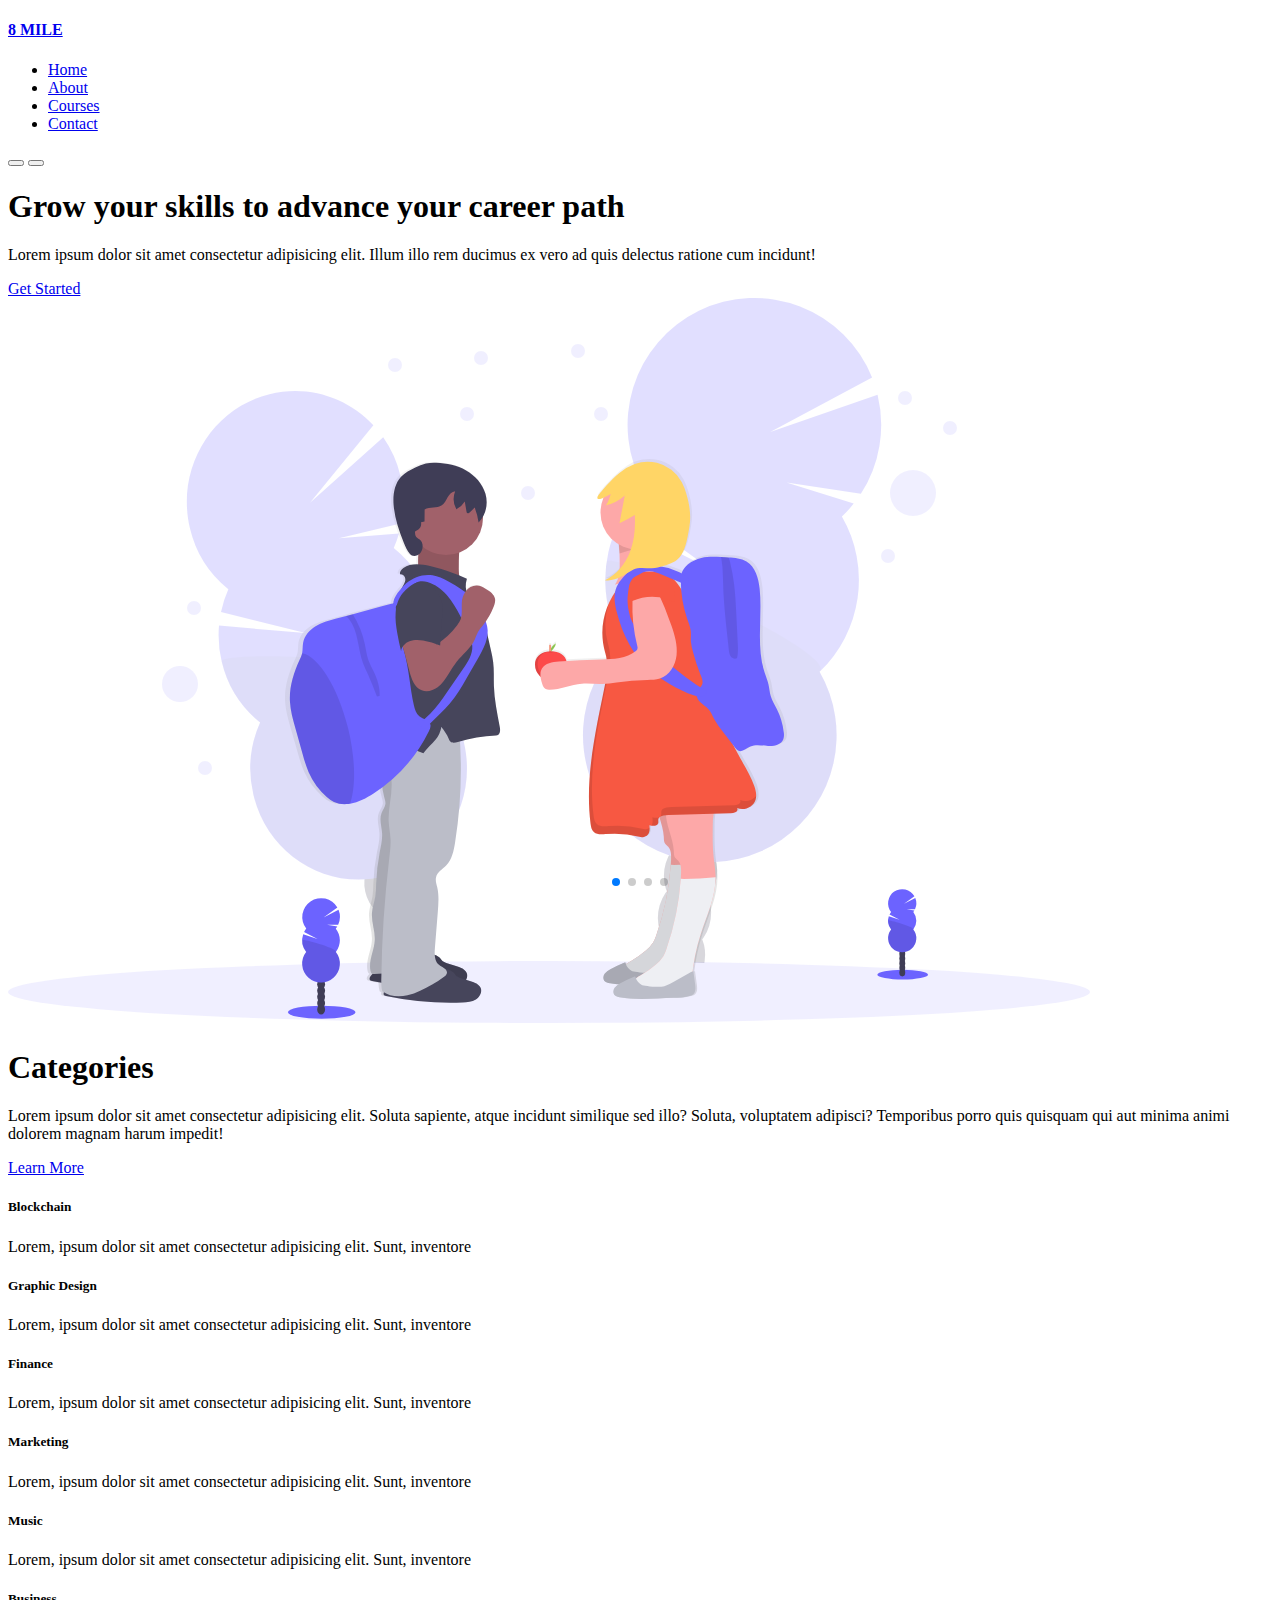
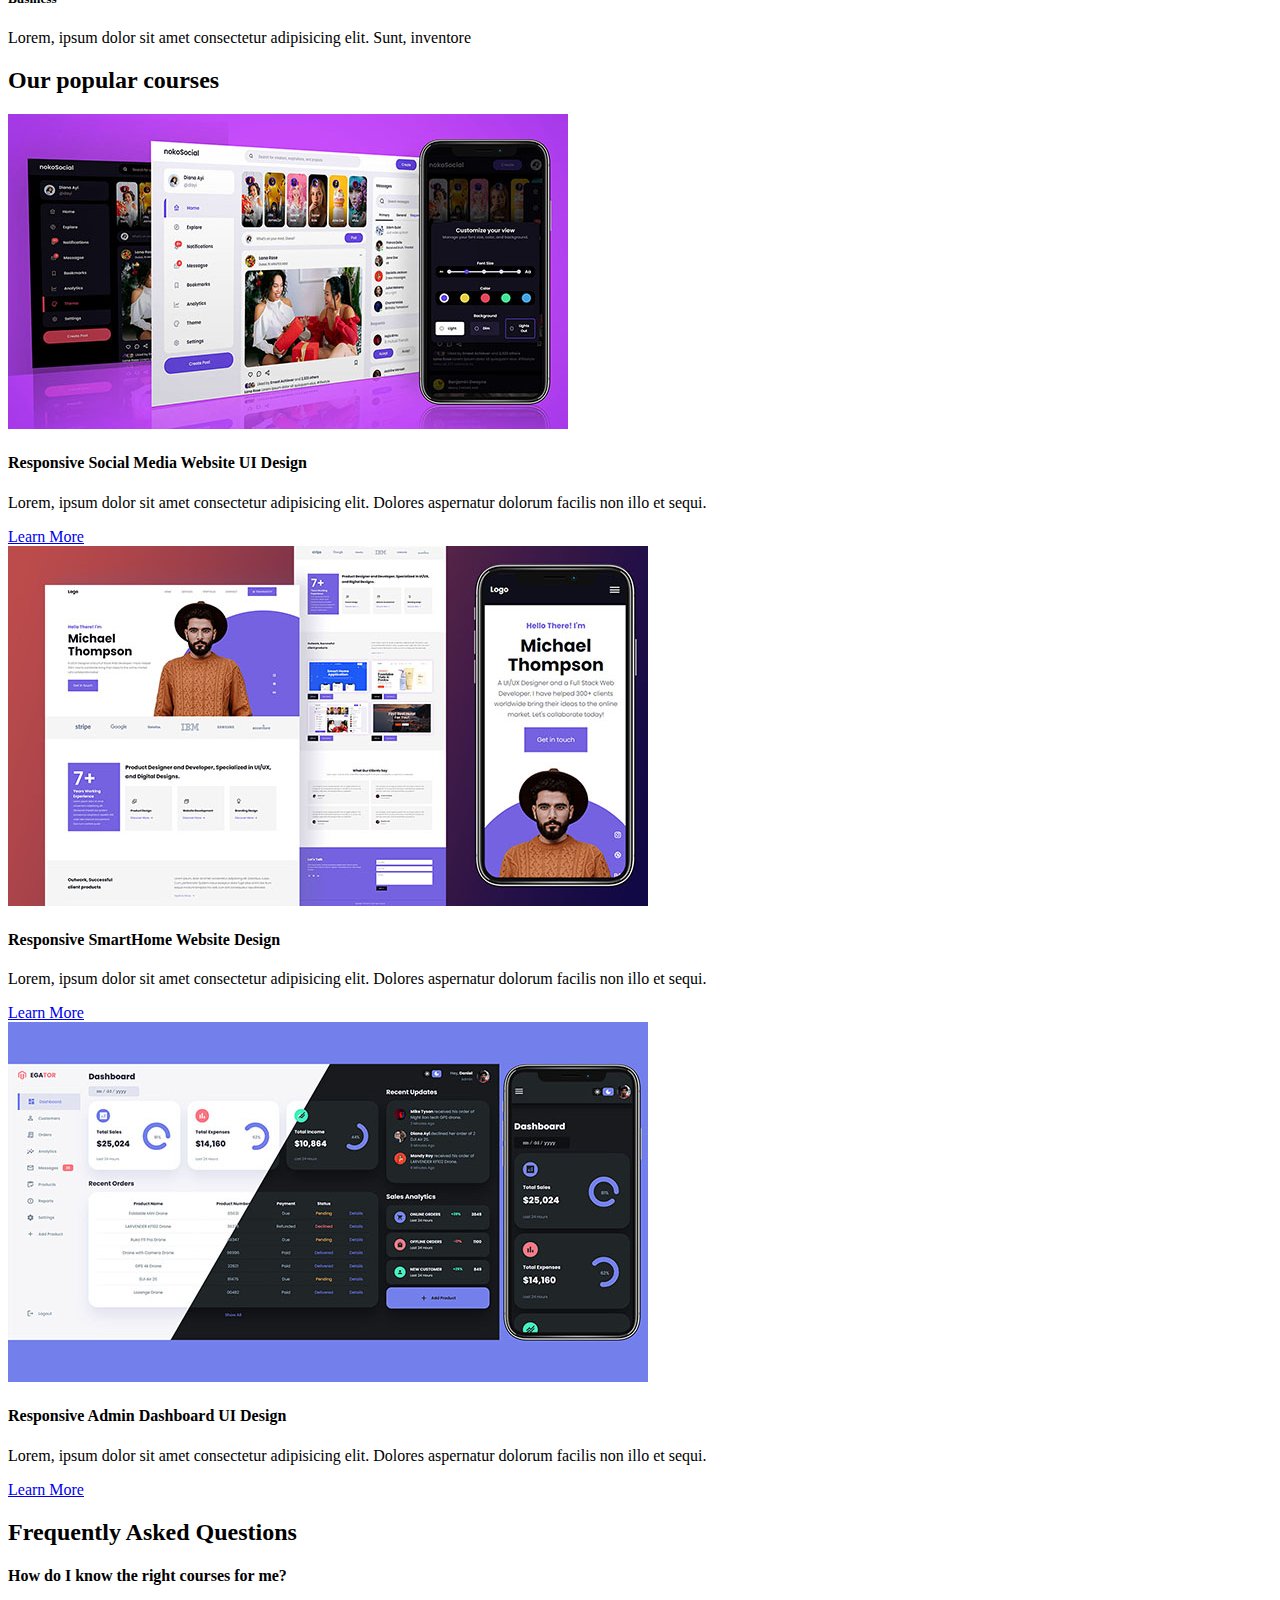
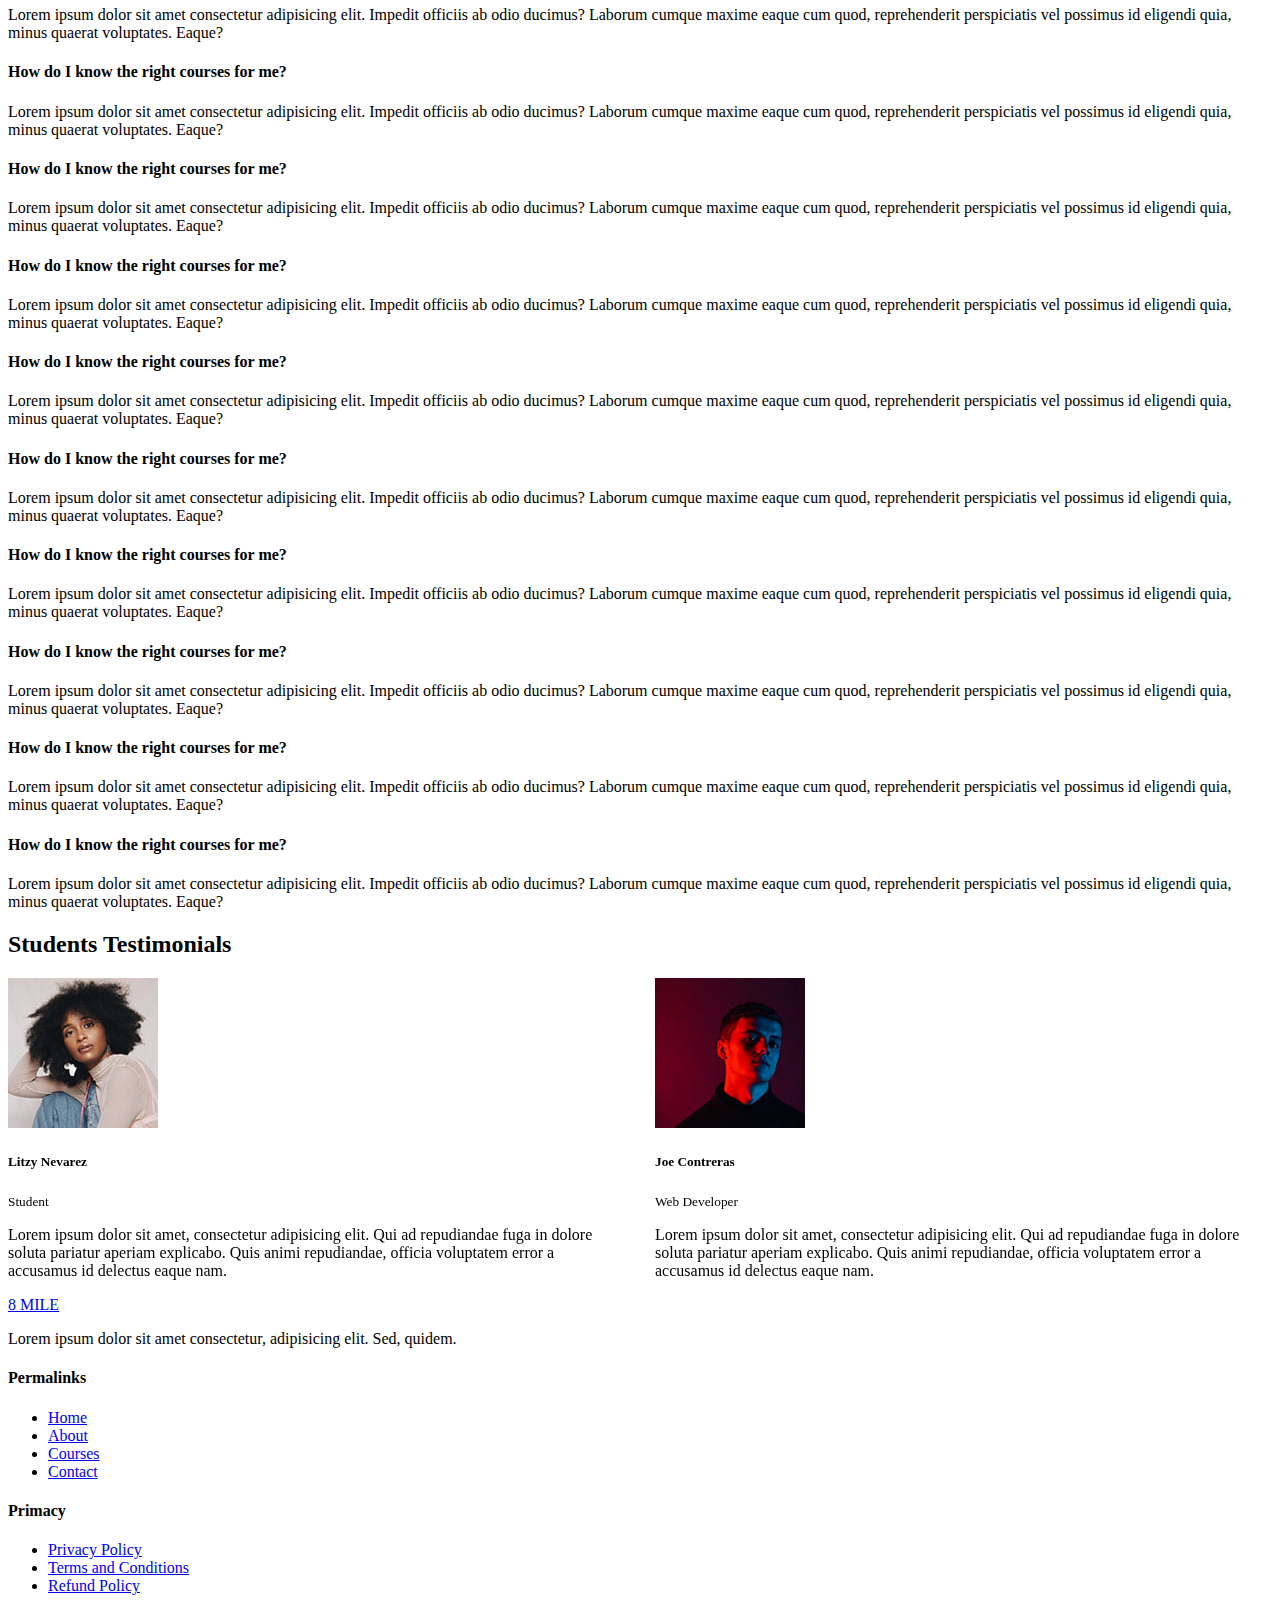
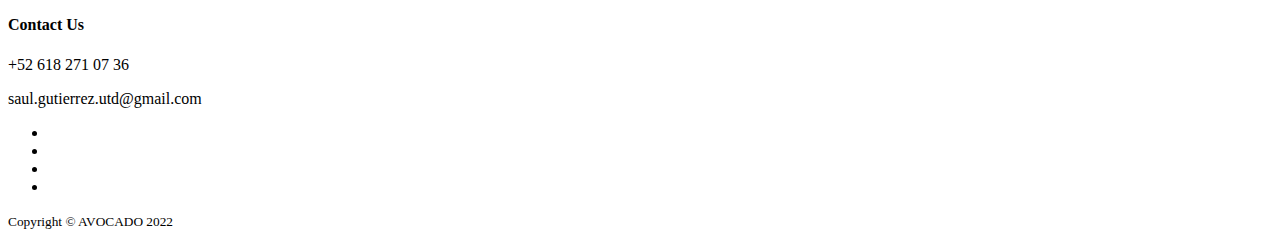
==== index.html @ 5395a349 "Add files via upload" ====
<!DOCTYPE html>
<html lang="en">

<head>
    <meta charset="UTF-8">
    <meta http-equiv="X-UA-Compatible" content="IE=edge">
    <meta name="viewport" content="width=device-width, initial-scale=1.0">
    <title>Courses Website</title>

    <!-- CSS -->
    <link rel="stylesheet" href="css/style.css">

    <!-- ICONS -->
    <link rel="stylesheet" href="https://unicons.iconscout.com/release/v2.1.6/css/unicons.css">

    <!-- FONTS -->
    <link rel="preconnect" href="https://fonts.googleapis.com">
    <link rel="preconnect" href="https://fonts.gstatic.com" crossorigin>
    <link href="https://fonts.googleapis.com/css2?family=Montserrat:wght@300;400;500;600;700;800;900&display=swap" rel="stylesheet"> 

    <!-- SWIPER JS -->
    <link
        rel="stylesheet"
        href="https://unpkg.com/swiper@8/swiper-bundle.min.css"
    />
</head>

<body>
    <!-- NAVBAR -->
    <nav class="window-scroll">
        <div class="container nav_container">
            <a href="index.html"><h4>8 MILE</h4></a>
            <ul class="nav_menu">
                <li><a href="index.html">Home</a></li>
                <li><a href="about.html">About</a></li>
                <li><a href="courses.html">Courses</a></li>
                <li><a href="contact.html">Contact</a></li>
            </ul>
            <button id="open-menu-btn"><i class="uil uil-bars"></i></button>
            <button id="close-menu-btn"><i class="uil uil-multiply"></i></button>
        </div>
    </nav>

    <!-- HEADER -->
    <header>
        <div class="container header_container">
            <div class="header_left">
                <h1>Grow your skills to advance your career path</h1>
                <p>
                    Lorem ipsum dolor sit amet consectetur adipisicing elit. Illum illo rem ducimus ex vero ad quis delectus ratione cum incidunt!
                </p>
                <a href="courses.html" class="btn btn-primary">Get Started</a>
            </div>
            <div class="header_right">
                <div class="header_right_image">
                    <img src="./images/header.svg" alt="Header Image">
                </div>
            </div>
        </div>
    </header>

    <!-- CATEGORIES -->
    <section class="categories">
        <div class="container categories_container">
            <div class="categories_left">
                <h1>Categories</h1>
                <p>
                    Lorem ipsum dolor sit amet consectetur adipisicing elit. Soluta sapiente, atque incidunt similique sed illo? Soluta, voluptatem adipisci? Temporibus porro quis quisquam qui aut minima animi dolorem magnam harum impedit!
                </p>
                <a href="#" class="btn">Learn More</a>
            </div>
            <div class="categories_right">
                <article class="category">
                    <span class="category_icon"><i class="uil uil-bitcoin-circle"></i></span>
                    <h5>Blockchain</h5>
                    <p>Lorem, ipsum dolor sit amet consectetur adipisicing elit. Sunt, inventore</p>
                </article>

                <article class="category">
                    <span class="category_icon"><i class="uil uil-palette"></i></span>
                    <h5>Graphic Design</h5>
                    <p>Lorem, ipsum dolor sit amet consectetur adipisicing elit. Sunt, inventore</p>
                </article>
                
                <article class="category">
                    <span class="category_icon"><i class="uil uil-usd-circle"></i></span>
                    <h5>Finance</h5>
                    <p>Lorem, ipsum dolor sit amet consectetur adipisicing elit. Sunt, inventore</p>
                </article>

                <article class="category">
                    <span class="category_icon"><i class="uil uil-megaphone"></i></span>
                    <h5>Marketing</h5>
                    <p>Lorem, ipsum dolor sit amet consectetur adipisicing elit. Sunt, inventore</p>
                </article>
                
                <article class="category">
                    <span class="category_icon"><i class="uil uil-music"></i></span>
                    <h5>Music</h5>
                    <p>Lorem, ipsum dolor sit amet consectetur adipisicing elit. Sunt, inventore</p>
                </article>
                
                <article class="category">
                    <span class="category_icon"><i class="uil uil-puzzle-piece"></i></span>
                    <h5>Business</h5>
                    <p>Lorem, ipsum dolor sit amet consectetur adipisicing elit. Sunt, inventore</p>
                </article>
            </div>
        </div>
    </section>

    <!-- COURSES -->
    <section class="courses">
        <h2>Our popular courses</h2>
        <div class="container courses_container">
            <article class="course">
                <div class="course_image">
                    <img src="./images/course1.jpg" alt="course_1">
                </div>
                <div class="course_info">
                    <h4>Responsive Social Media Website UI Design</h4>
                    <p>
                        Lorem, ipsum dolor sit amet consectetur adipisicing elit. Dolores aspernatur dolorum facilis non illo et sequi.
                    </p>
                    <a href="courses.html" class="btn btn-primary">Learn More</a>
                </div>    
            </article>

            <article class="course">
                <div class="course_image">
                    <img src="./images/course2.jpg" alt="course_1">
                </div>
                <div class="course_info">
                    <h4>Responsive SmartHome Website Design</h4>
                    <p>
                        Lorem, ipsum dolor sit amet consectetur adipisicing elit. Dolores aspernatur dolorum facilis non illo et sequi.
                    </p>
                    <a href="courses.html" class="btn btn-primary">Learn More</a>
                </div>    
            </article>

            <article class="course">
                <div class="course_image">
                    <img src="./images/course3.jpg" alt="course_1">
                </div>
                <div class="course_info">
                    <h4>Responsive Admin Dashboard UI Design</h4>
                    <p>
                        Lorem, ipsum dolor sit amet consectetur adipisicing elit. Dolores aspernatur dolorum facilis non illo et sequi.
                    </p>
                    <a href="courses.html" class="btn btn-primary">Learn More</a>
                </div>    
            </article>
        </div>
    </section>

    <!-- FREQUENTLY ASKED QUESTIONS -->
    <section class="faqs">
        <h2>Frequently Asked Questions</h2>
        <div class="container faqs_container">
            <article class="faq">
                <div class="faq_icon"><i class="uil uil-plus"></i></div>
                <div class="question_answer">
                    <h4>How do I know the right courses for me?</h4>
                    <p>
                        Lorem ipsum dolor sit amet consectetur adipisicing elit. Impedit officiis ab odio ducimus? Laborum cumque maxime eaque cum quod, reprehenderit perspiciatis vel possimus id eligendi quia, minus quaerat voluptates. Eaque?
                    </p>
                </div>
            </article>

            <article class="faq">
                <div class="faq_icon"><i class="uil uil-plus"></i></div>
                <div class="question_answer">
                    <h4>How do I know the right courses for me?</h4>
                    <p>
                        Lorem ipsum dolor sit amet consectetur adipisicing elit. Impedit officiis ab odio ducimus? Laborum cumque maxime eaque cum quod, reprehenderit perspiciatis vel possimus id eligendi quia, minus quaerat voluptates. Eaque?
                    </p>
                </div>
            </article>

            <article class="faq">
                <div class="faq_icon"><i class="uil uil-plus"></i></div>
                <div class="question_answer">
                    <h4>How do I know the right courses for me?</h4>
                    <p>
                        Lorem ipsum dolor sit amet consectetur adipisicing elit. Impedit officiis ab odio ducimus? Laborum cumque maxime eaque cum quod, reprehenderit perspiciatis vel possimus id eligendi quia, minus quaerat voluptates. Eaque?
                    </p>
                </div>
            </article>

            <article class="faq">
                <div class="faq_icon"><i class="uil uil-plus"></i></div>
                <div class="question_answer">
                    <h4>How do I know the right courses for me?</h4>
                    <p>
                        Lorem ipsum dolor sit amet consectetur adipisicing elit. Impedit officiis ab odio ducimus? Laborum cumque maxime eaque cum quod, reprehenderit perspiciatis vel possimus id eligendi quia, minus quaerat voluptates. Eaque?
                    </p>
                </div>
            </article>

            <article class="faq">
                <div class="faq_icon"><i class="uil uil-plus"></i></div>
                <div class="question_answer">
                    <h4>How do I know the right courses for me?</h4>
                    <p>
                        Lorem ipsum dolor sit amet consectetur adipisicing elit. Impedit officiis ab odio ducimus? Laborum cumque maxime eaque cum quod, reprehenderit perspiciatis vel possimus id eligendi quia, minus quaerat voluptates. Eaque?
                    </p>
                </div>
            </article>

            <article class="faq">
                <div class="faq_icon"><i class="uil uil-plus"></i></div>
                <div class="question_answer">
                    <h4>How do I know the right courses for me?</h4>
                    <p>
                        Lorem ipsum dolor sit amet consectetur adipisicing elit. Impedit officiis ab odio ducimus? Laborum cumque maxime eaque cum quod, reprehenderit perspiciatis vel possimus id eligendi quia, minus quaerat voluptates. Eaque?
                    </p>
                </div>
            </article>

            <article class="faq">
                <div class="faq_icon"><i class="uil uil-plus"></i></div>
                <div class="question_answer">
                    <h4>How do I know the right courses for me?</h4>
                    <p>
                        Lorem ipsum dolor sit amet consectetur adipisicing elit. Impedit officiis ab odio ducimus? Laborum cumque maxime eaque cum quod, reprehenderit perspiciatis vel possimus id eligendi quia, minus quaerat voluptates. Eaque?
                    </p>
                </div>
            </article>

            <article class="faq">
                <div class="faq_icon"><i class="uil uil-plus"></i></div>
                <div class="question_answer">
                    <h4>How do I know the right courses for me?</h4>
                    <p>
                        Lorem ipsum dolor sit amet consectetur adipisicing elit. Impedit officiis ab odio ducimus? Laborum cumque maxime eaque cum quod, reprehenderit perspiciatis vel possimus id eligendi quia, minus quaerat voluptates. Eaque?
                    </p>
                </div>
            </article>

            <article class="faq">
                <div class="faq_icon"><i class="uil uil-plus"></i></div>
                <div class="question_answer">
                    <h4>How do I know the right courses for me?</h4>
                    <p>
                        Lorem ipsum dolor sit amet consectetur adipisicing elit. Impedit officiis ab odio ducimus? Laborum cumque maxime eaque cum quod, reprehenderit perspiciatis vel possimus id eligendi quia, minus quaerat voluptates. Eaque?
                    </p>
                </div>
            </article>

            <article class="faq">
                <div class="faq_icon"><i class="uil uil-plus"></i></div>
                <div class="question_answer">
                    <h4>How do I know the right courses for me?</h4>
                    <p>
                        Lorem ipsum dolor sit amet consectetur adipisicing elit. Impedit officiis ab odio ducimus? Laborum cumque maxime eaque cum quod, reprehenderit perspiciatis vel possimus id eligendi quia, minus quaerat voluptates. Eaque?
                    </p>
                </div>
            </article>
        </div>
    </section>

    <!-- TESTIMONIALS -->
    <section class="container testimonials_container mySwiper">
        <h2>Students Testimonials</h2>
        <div class="swiper-wrapper">
            <article class="testimonial swiper-slide">
                <div class="avatar">
                    <img src="./images/avatar1.jpg" alt="Testimonial Image">
                </div>
                <div class="testimonial_info">
                    <h5>Litzy Nevarez</h5>
                    <small>Student</small>
                </div>
                <div class="testimonial_body">
                    <p>
                        Lorem ipsum dolor sit amet, consectetur adipisicing elit. Qui ad repudiandae fuga in dolore soluta pariatur aperiam explicabo. Quis animi repudiandae, officia voluptatem error a accusamus id delectus eaque nam.
                    </p>
                </div>
            </article>

            <article class="testimonial swiper-slide">
                <div class="avatar">
                    <img src="./images/avatar2.jpg" alt="Testimonial Image">
                </div>
                <div class="testimonial_info">
                    <h5>Joe Contreras</h5>
                    <small>Web Developer</small>
                </div>
                <div class="testimonial_body">
                    <p>
                        Lorem ipsum dolor sit amet, consectetur adipisicing elit. Qui ad repudiandae fuga in dolore soluta pariatur aperiam explicabo. Quis animi repudiandae, officia voluptatem error a accusamus id delectus eaque nam.
                    </p>
                </div>
            </article>

            <article class="testimonial swiper-slide">
                <div class="avatar">
                    <img src="./images/avatar3.jpg" alt="Testimonial Image">
                </div>
                <div class="testimonial_info">
                    <h5>José Reyes</h5>
                    <small>Student</small>
                </div>
                <div class="testimonial_body">
                    <p>
                        Lorem ipsum dolor sit amet, consectetur adipisicing elit. Qui ad repudiandae fuga in dolore soluta pariatur aperiam explicabo. Quis animi repudiandae, officia voluptatem error a accusamus id delectus eaque nam.
                    </p>
                </div>
            </article>

            <article class="testimonial swiper-slide">
                <div class="avatar">
                    <img src="./images/avatar4.jpg" alt="Testimonial Image">
                </div>
                <div class="testimonial_info">
                    <h5>Mitzy Madera</h5>
                    <small>Web Developer</small>
                </div>
                <div class="testimonial_body">
                    <p>
                        Lorem ipsum dolor sit amet, consectetur adipisicing elit. Qui ad repudiandae fuga in dolore soluta pariatur aperiam explicabo. Quis animi repudiandae, officia voluptatem error a accusamus id delectus eaque nam.
                    </p>
                </div>
            </article>

            <article class="testimonial swiper-slide">
                <div class="avatar">
                    <img src="./images/avatar5.jpg" alt="Testimonial Image">
                </div>
                <div class="testimonial_info">
                    <h5>Mariela</h5>
                    <small>Student</small>
                </div>
                <div class="testimonial_body">
                    <p>
                        Lorem ipsum dolor sit amet, consectetur adipisicing elit. Qui ad repudiandae fuga in dolore soluta pariatur aperiam explicabo. Quis animi repudiandae, officia voluptatem error a accusamus id delectus eaque nam.
                    </p>
                </div>
            </article>
        </div>
        <div class="swiper-pagination"></div>
    </section>

    <!-- FOOTER -->
    <footer class="footer">
        <div class="container footer_container">
            <div class="footer_1">
                <a href="index.html" class="footer_logo">8 MILE</a>
                <p>
                    Lorem ipsum dolor sit amet consectetur, adipisicing elit. Sed, quidem.
                </p>
            </div>

            <div class="footer_2">
                <h4>Permalinks</h4>
                <ul class="permalinks">
                    <li><a href="index.html">Home</a></li>
                    <li><a href="about.html">About</a></li>
                    <li><a href="courses.html">Courses</a></li>
                    <li><a href="contact.html">Contact</a></li>
                </ul>
            </div>

            <div class="footer_3">
                <h4>Primacy</h4>
                <ul class="privacy">
                    <li><a href="#">Privacy Policy</a></li>
                    <li><a href="#">Terms and Conditions</a></li>
                    <li><a href="#">Refund Policy</a></li>
                </ul>
            </div>

            <div class="footer_4">
                <h4>Contact Us</h4>
                <div>
                    <p>+52 618 271 07 36</p>
                    <p>saul.gutierrez.utd@gmail.com</p>
                </div>

                <ul class="footer_socials">
                    <li><a href="#"><i class="uil uil-facebook"></i></a></li>
                    <li><a href="#"><i class="uil uil-instagram"></i></a></li>
                    <li><a href="#"><i class="uil uil-twitter"></i></a></li>
                    <li><a href="#"><i class="uil uil-youtube"></i></a></li>
                </ul>
            </div>
        </div>
            <div class="footer_copyright">
                <small>Copyright &copy; AVOCADO 2022</small>
            </div>
    </footer>

    <!-- SCRIPTS JS -->
    <script src="https://unpkg.com/swiper@8/swiper-bundle.min.js"></script>
    <script src="main.js"></script>

    <script>
        var swiper = new Swiper(".mySwiper", {
          slidesPerView: 1,
          spaceBetween: 30,
          pagination: {
            el: ".swiper-pagination",
            clickable: true,
          },
            //   Window Width >= 600
            breakpoints: {
                900: {
                    slidesPerView: 2
                }
            }
        });
    </script>
</body>

</html>
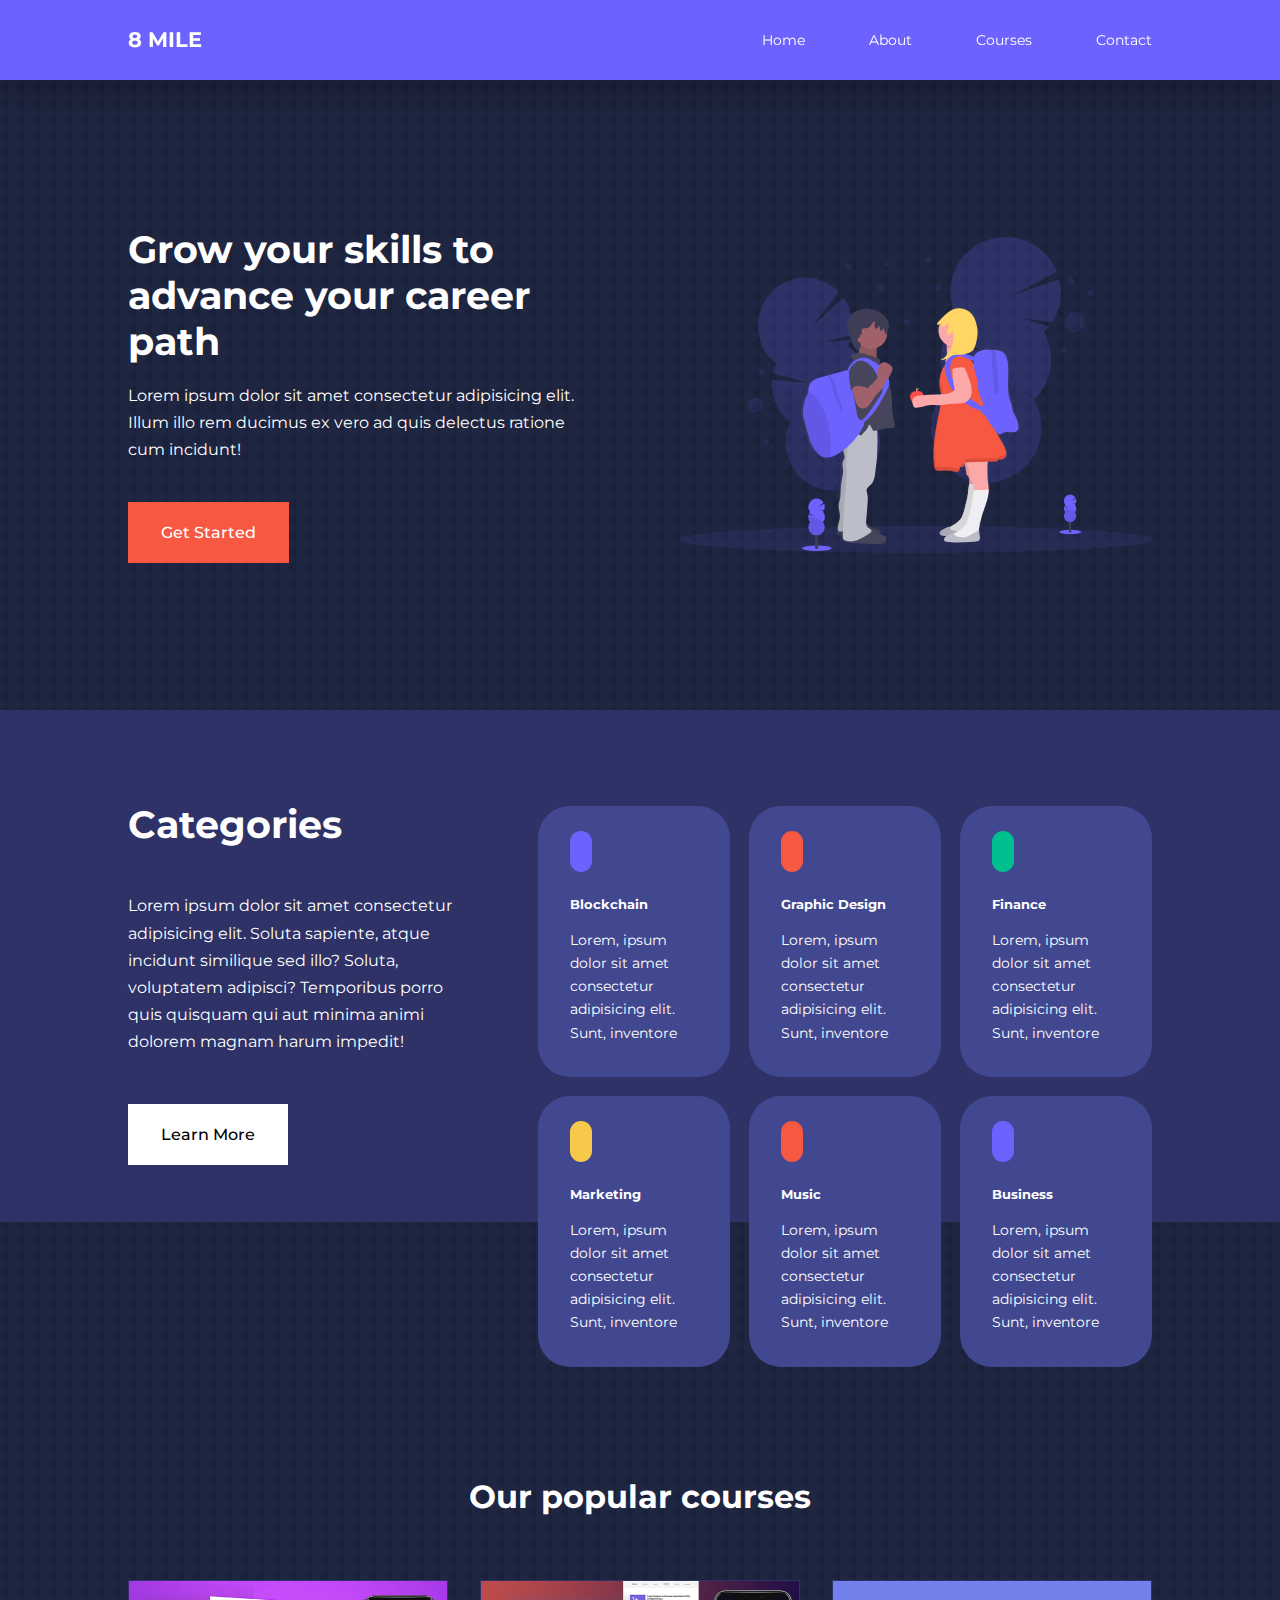
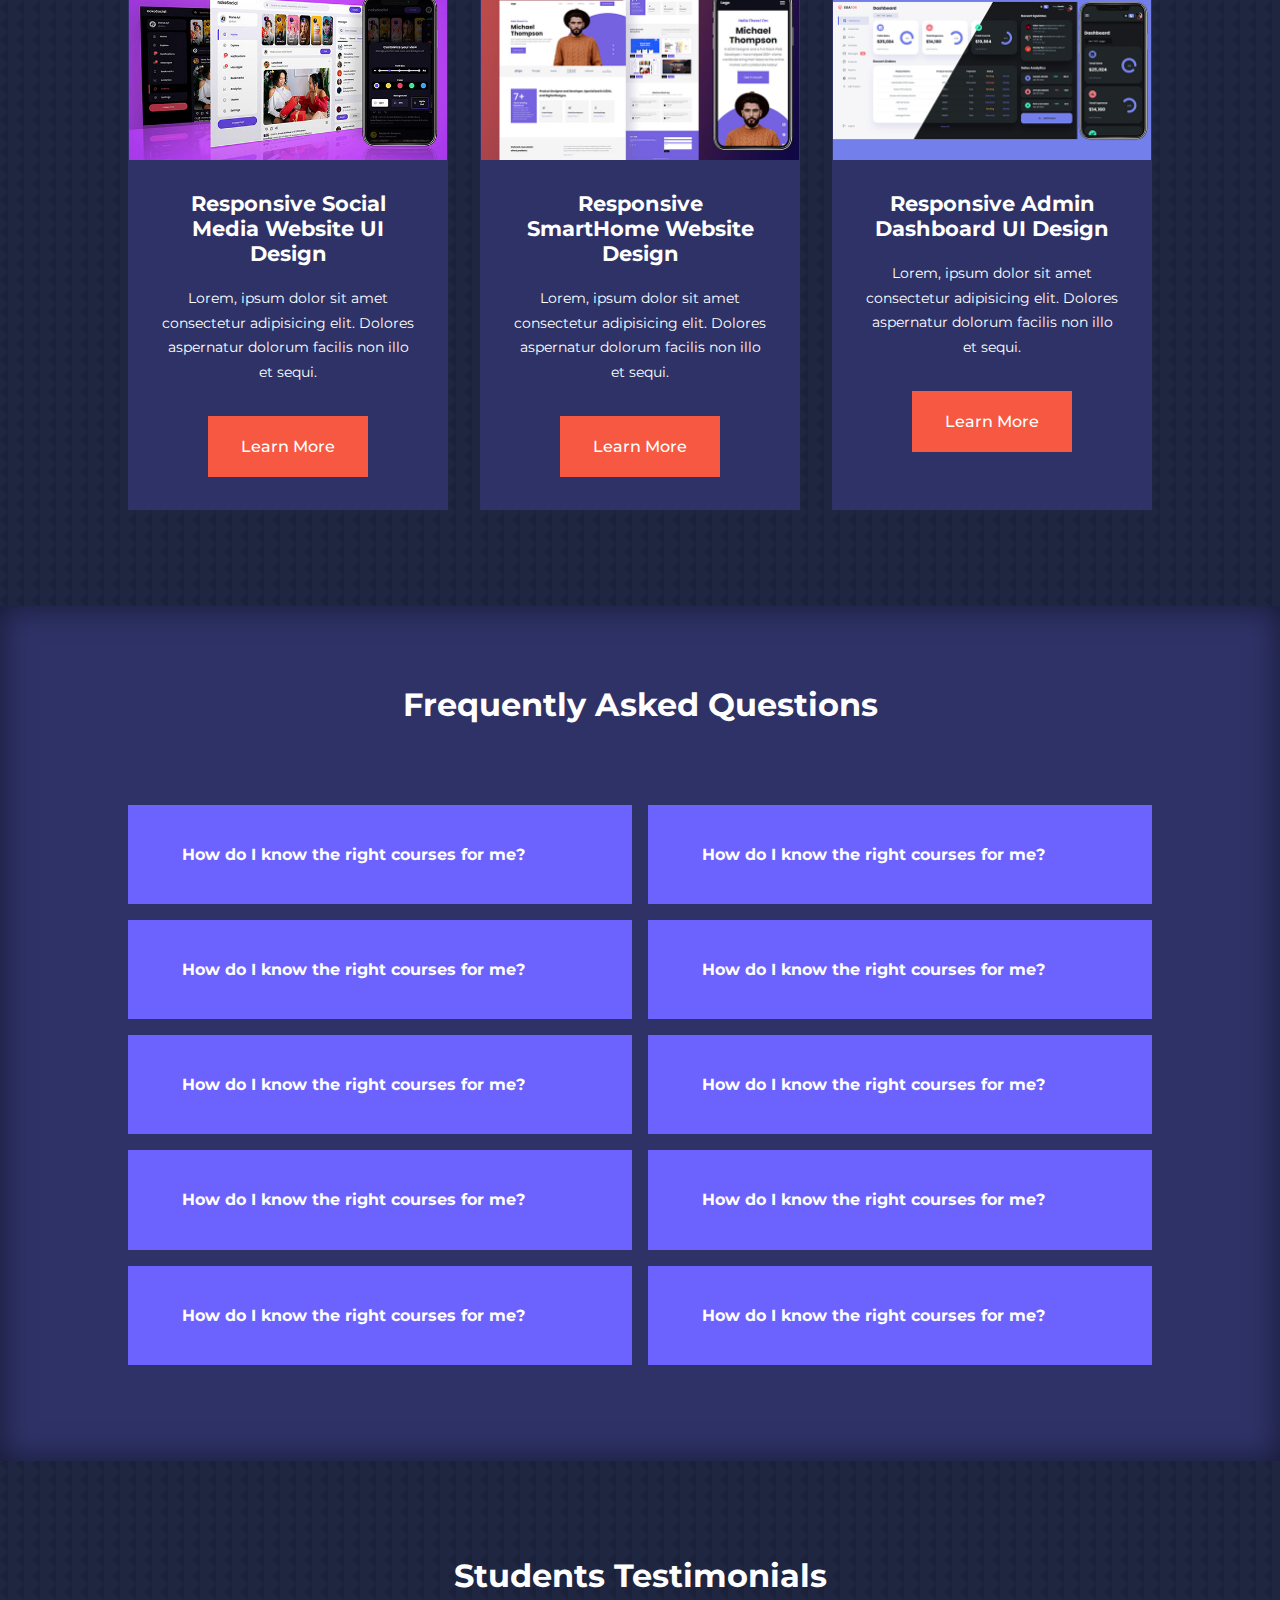
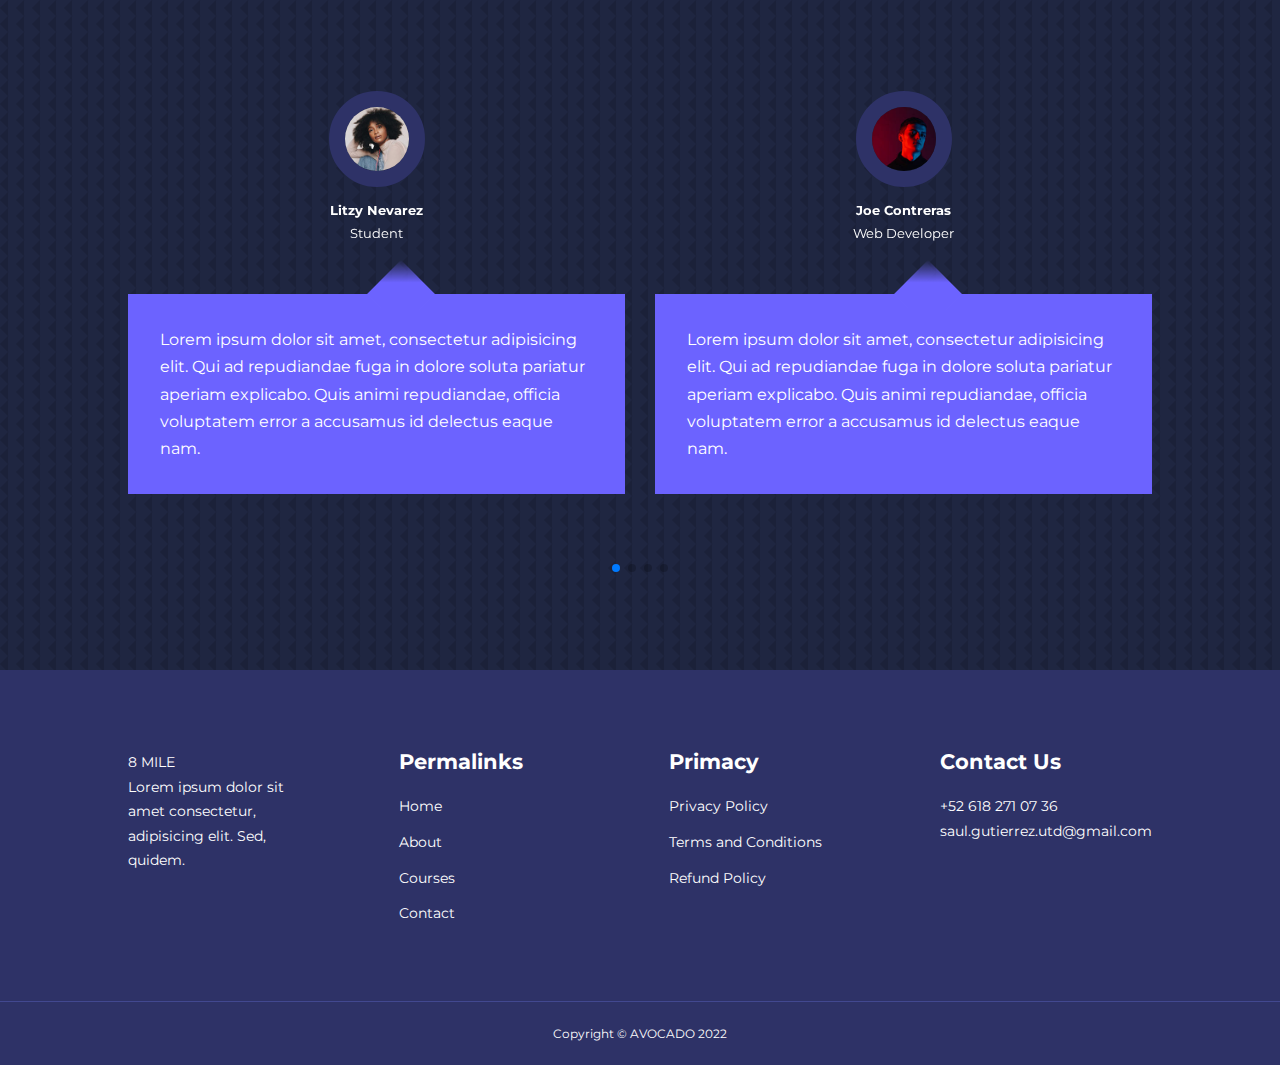
==== commit 63207ccb: "Add files via upload" ====
--- a/index.html
+++ b/index.html
@@ -9,6 +9,12 @@
 
     <!-- CSS -->
     <link rel="stylesheet" href="css/style.css">
+
+    <style>
+        body {
+            background-image: url("./images/bg-texture.png");
+        }
+    </style>
 
     <!-- ICONS -->
     <link rel="stylesheet" href="https://unicons.iconscout.com/release/v2.1.6/css/unicons.css">
--- a/css/style.css
+++ b/css/style.css
@@ -0,0 +1,624 @@
+/* GENERAL STYLES */
+* {
+    margin: 0;
+    padding: 0;
+    border: 0;
+    outline: 0;
+    text-decoration: none;
+    list-style: none;
+    box-sizing: border-box;
+}
+
+:root {
+    --color-primary : #6c63ff;
+    --color-success : #00bf8e;
+    --color-warning : #f7c94b;
+    --color-danger : #f75842;
+    --color-danger-variant: rgba(247, 88, 66, 0.4);
+    --color-white : #fff;
+    --color-light : rgba(255, 255, 255, 0.7);
+    --color-black : #000;
+    --color-bg : #1f2641;
+    --color-bg1 : #2e3267;
+    --color-bg2 : #424890;
+    
+    --container-width-lg: 80%;
+    --container-width-md: 90%;
+    --container-width-sm: 94%;
+
+    --transition: all 400ms ease;
+}
+
+body {
+    font-family: 'Montserrat', sans-serif;
+    line-height: 1.7;
+    color: var(--color-white);
+    background-color: var(--color-bg);
+}
+
+.container {
+    width: var(--container-width-lg);
+    margin: 0 auto;
+}
+
+section {
+    padding: 6rem 0;
+}
+
+section h2 {
+    text-align: center;
+    margin-bottom: 4rem;
+}
+
+h1, h2, h3 , h4, h5 {
+    line-height: 1.2;
+}
+
+h1 {
+    font-size: 2.4rem;
+}
+
+h2 {
+    font-size: 2rem;
+}
+
+h3 {
+    font-size: 1.6rem;
+}
+
+h4 {
+    font-size: 1.3rem;
+}
+
+a {
+    color: var(--color-white);
+}
+
+img {
+    width: 100%;
+    display: block;object-fit: cover;
+}
+
+.btn {
+    display: inline-block;
+    background: var(--color-white);
+    color: var(--color-black);
+    padding: 1rem 2rem;
+    border: 1px solid transparent;
+    font-weight: 500;
+    transition: var(--transition);
+}
+
+.btn:hover {
+    background: transparent;
+    color: var(--color-white);
+    border-color: var(--color-white);
+}
+
+.btn-primary {
+    background: var(--color-danger);
+    color: var(--color-white);
+}
+
+/* NAVBAR */
+nav {
+    background: transparent;
+    width: 100vw;
+    height: 5rem;
+    position: fixed;
+    top: 0;
+    z-index: 11;
+}
+
+/* Change Navbar styles on scroll */
+.window-scroll {
+    background: var(--color-primary);
+    box-shadow: 0 1rem 2rem rgba(0, 0, 0, 0.2);
+}
+
+.nav_container {
+    height: 5rem;
+    display: flex;
+    justify-content: space-between;
+    align-items: center;
+}
+
+nav button {
+    display: none;
+}
+
+.nav_menu {
+    display: flex;
+    align-items: center;
+    gap: 4rem;
+}
+
+.nav_menu a {
+    font-size: 0.9rem;
+    transition: var(--transition);
+}
+
+.nav_menu a:hover {
+    color: var(--color-bg2);
+}
+
+/* HEADER */
+header {
+    position: relative;
+    top: 5rem;
+    overflow: hidden;
+    height: 70vh;
+    margin-bottom: 5rem;
+}
+
+.header_container {
+    display: grid;
+    grid-template-columns: 1fr 1fr;
+    align-items: center;
+    gap: 5rem;
+    height: 100%;
+}
+
+.header_left p {
+    margin: 1rem 0 2.4rem;
+}
+
+/* CATEGORIES */
+.categories {
+    background: var(--color-bg1);
+    height: 32rem;
+}
+
+.categories h1 {
+    line-height: 1;
+    margin-bottom: 3rem;
+}
+
+.categories_container {
+    display: grid;
+    grid-template-columns: 40% 60%;
+}
+
+.categories_left {
+    margin-right: 4rem;
+}
+
+.categories_left p {
+    margin: 1rem 0 3rem;
+}
+
+.categories_right {
+    display: grid;
+    grid-template-columns: repeat(3, 1fr);
+    gap: 1.2rem;
+}
+
+.category {
+    background: var(--color-bg2);
+    padding: 2rem;
+    border-radius: 2rem;
+    transition: var(--transition);
+}
+
+.category:hover {
+    box-shadow: 0 3rem 3rem rgba(0, 0, 0, 0.3);
+    z-index: 1;
+}
+
+.category:nth-child(2) .category_icon {
+    background-color: var(--color-danger);
+}
+
+.category:nth-child(3) .category_icon {
+    background-color: var(--color-success);
+}
+
+.category:nth-child(4) .category_icon {
+    background-color: var(--color-warning);
+}
+
+.category:nth-child(5) .category_icon {
+    background-color: var(--color-danger);
+}
+
+.category_icon {
+    background-color: var(--color-primary);
+    padding: 0.7rem;
+    border-radius: 0.9rem;
+}
+
+.category h5 {
+    margin: 2rem 0 1rem;
+}
+
+.category p {
+    font-size: 0.85rem;
+}
+
+/* POPULAR COURSES */
+.courses {
+    margin-top: 10rem;
+}
+
+.courses_container {
+    display: grid;
+    grid-template-columns: repeat(3, 1fr);
+    gap: 2rem;
+}
+
+.course {
+    background-color: var(--color-bg1);
+    text-align: center;
+    border: 1px solid transparent;
+    transition: var(--transition);
+}
+
+.course:hover {
+    background: transparent;
+    border-color: var(--color-primary);
+}
+
+.course_info {
+    padding: 2rem;
+}
+
+.course_info p {
+    margin: 1.2rem 0 2rem;
+    font-size: 0.9rem;
+}
+
+/* FREQUENTLY ASKED QUESTIONS */
+.faqs {
+    padding-top: 5rem;
+    background-color: var(--color-bg1);
+    box-shadow: inset 0 0 2rem rgba(0, 0, 0, 0.5);
+}
+
+.faqs h2 {
+    text-align: center;
+    margin-bottom: 5rem;
+}
+
+.faqs_container {
+    display: grid;
+    grid-template-columns: 1fr 1fr; 
+    gap: 1rem;
+}
+
+.faq {
+    padding: 2rem;
+    display: flex;
+    align-items: center;
+    gap: 1.4rem;
+    height: fit-content;
+    background-color: var(--color-primary);
+    cursor: pointer;
+}
+
+.faq h4 {
+    font-size: 1rem;
+    line-height: 2.2;
+}
+
+.faq_icon {
+    align-self: flex-start;
+    font-size: 1.2rem;
+}
+
+.faq p {
+    margin-top: 0.8rem;
+    display: none;
+}
+
+.faq.open p {
+    display: block;
+}
+
+/* TESTIMONIALS */
+.testimonials_container {
+    overflow-x: hidden;
+    position: relative;
+    margin-bottom: 5rem;
+}
+
+.testimonial {
+    padding-top: 2rem;
+}
+
+.avatar {
+    width: 6rem;
+    height: 6rem;
+    border-radius: 50%;
+    overflow: hidden;
+    margin: 0 auto 1rem;
+    border: 1rem solid var(--color-bg1);
+}
+
+.testimonial_info {
+    text-align: center;
+}
+
+.testimonial_body {
+    background: var(--color-primary);
+    padding: 2rem;
+    margin-top: 3rem;
+    position: relative;
+}
+
+.testimonial_body::before {
+    content: "";
+    display: block;
+    background: linear-gradient(135deg, transparent, var(--color-primary), var(--color-primary), var(--color-primary));
+    width: 3rem;
+    height: 3rem;
+    position: absolute;
+    left: 50%;
+    top: -1.5rem;
+    transform: rotate(45deg);
+}
+
+/* FOOTER */
+footer {
+    background: var(--color-bg1);
+    padding-top: 5rem;
+    font-size: 0.9rem;
+}
+
+.footer_container {
+    display: grid;
+    grid-template-columns: repeat(4, 1fr);
+    gap: 5rem;
+}
+
+.footer_container > div h4 {
+    margin-bottom: 1.2rem;
+}
+
+.footer_1 p {
+    margin: 0 0 2rem;
+}
+
+footer ul li {
+    margin-bottom: 0.7rem;
+}
+
+footer ul li a:hover {
+    text-decoration: underline;
+}
+
+.footer_socials {
+    display: flex;
+    gap: 1rem;
+    font-size: 1.2rem;
+    margin-top: 2rem;
+}
+
+.footer_copyright {
+    text-align: center;
+    margin-top: 4rem;
+    padding: 1.2rem 0;
+    border-top: 1px solid var(--color-bg2);
+}
+
+nav button#close-menu-btn {
+    display: none;
+}
+
+/* RESPONSIVE DESIGN */
+@media screen and (max-width: 1024px) {
+    .container {
+        width: var(--container-width-md);
+    }
+
+    h1 {
+        font-size: 2.2rem;
+    }
+
+    h2 {
+        font-size: 1.7rem;
+    }
+
+    h3 {
+        font-size: 1.4rem;
+    }
+
+    h4 {
+        font-size: 1.2rem;
+    }
+
+    /* NAVBAR */
+    nav button {
+        display: inline-block;
+        background: transparent;
+        font-size: 1.8rem;
+        color: var(--color-white);
+        cursor: pointer;
+    }
+
+    nav button#close-menu-btn {
+        display: none;
+    }
+
+    .nav_menu {
+        position: fixed;
+        top: 5rem;
+        right: 5%;
+        height: fit-content;
+        width: 40vw;
+        flex-direction: column;
+        gap: 0;
+        display: none;
+    }
+
+    @keyframes animateNavItems {
+        0% {
+          transform: rotateZ(-90deg) rotateX(90deg) scale(0.1);
+        }
+        100% {
+            transform: rotateZ(0) rotateX(0) scale(1);
+            opacity: 1;
+        }
+    }
+
+    .nav_menu li {
+        width: 100%;
+        height: 5.8rem;
+        animation: animateNavItems 500ms linear forwards;
+        transform-origin: top right;
+        opacity: 0;
+    }
+
+    .nav_menu li:nth-child(2){
+        animation-delay: 250ms;
+    }
+
+    .nav_menu li:nth-child(3){
+        animation-delay: 500ms;
+    }
+    
+    .nav_menu li:nth-child(4){
+        animation-delay: 750ms;
+    }
+
+    .nav_menu li a {
+        background: var(--color-primary);
+        box-shadow: -4rem 6rem 10rem rgba(0, 0, 0, 0.6);
+        width: 100%;
+        height: 100%;
+        display: grid;
+        place-items: center;
+    }
+
+    .nav_menu li a:hover {
+        background: var(--color-bg2);
+        color: var(--color-white);
+    }
+
+    /* HEADER */
+    header {
+        height: 52vh;
+        margin-bottom: 4rem;
+    }
+
+    .header_container {
+        gap: 0;
+        padding-bottom: 3rem;
+    }
+
+    /* CATEGORIES */
+    .categories {
+        height: auto;
+    }
+
+    .categories_container {
+        grid-template-columns: 1fr;
+        gap: 3rem;
+    }
+
+    .categories_left {
+        margin-right: 0;
+    }
+
+    /* POPULAR COURSES */
+    .courses {
+        margin-top: 0;
+    }
+    
+    .courses_container {
+        grid-template-columns: 1fr 1fr;
+    }
+
+    /* .FAQS */
+    .faqs_container {
+        grid-template-columns: 1fr;
+    }
+
+    .faq {
+        padding: 1.5rem;
+    }
+
+    /* FOOTER */
+    .footer_container {
+        grid-template-columns: 1fr 1fr;
+        text-align: center;
+    }
+
+    .footer_socials {
+        width: 60%;
+        margin: 0 auto; 
+    }
+}
+
+@media screen and (max-width: 600px) {
+    .container {
+        width: var(--container-width-sm);
+    }
+
+    /* NAVBAR */
+    .nav_menu {right: 3%;
+    }
+
+    .nav_menu {
+        width: 100vw;
+    }
+
+    /* HEADER */
+    header {
+        height: 100vh;
+    }
+
+    .header_container {
+        grid-template-columns: 1fr;
+        text-align: center;
+        margin-top: 0;
+    }
+
+    .header_left p {
+        margin-bottom: 1.3rem;
+    }
+
+    /* CATEGORIES */
+    .categories_left {
+        text-align: center;
+    }
+
+    .categories_right {
+        grid-template-columns: 1fr 1fr;
+        gap: 0.7rem;
+    }
+
+    .category {
+        padding: 1rem;
+        border-radius: 1rem;
+    }
+
+    .category_icon {
+        margin-top: 4px;
+        display: inline-block;
+    }
+
+    /* POPULAR COURSES */
+    .courses_container {
+        grid-template-columns: 1fr;
+    }
+
+    /* TESTIMONIALS */
+    .testimonial_body {
+        padding: 1.2rem;
+    }
+
+    /* FOOTER */
+    .footer_container {
+        grid-template-columns: 1fr;
+        text-align: center;
+        gap: 2rem;
+    }
+
+    .footer_1 p {
+        margin: 1rem auto;
+    }
+
+    .footer_socials {
+        justify-content: center;
+    }
+}